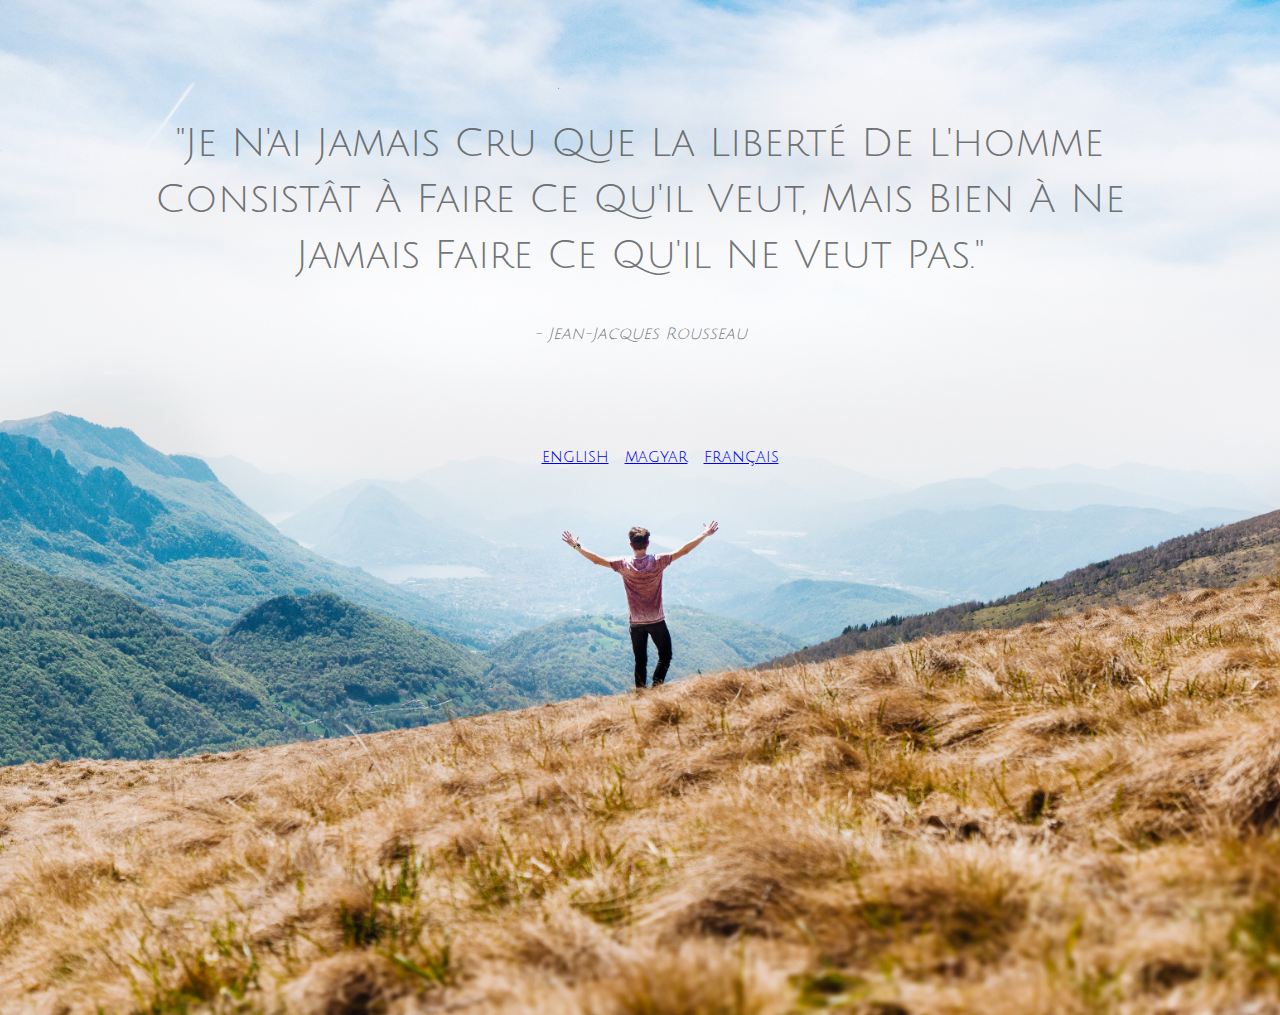
==== index-fr.html @ b9d20aa2 "oldal három nyelven előkészítve" ====
<!DOCTYPE html>
<html lang="en">
<head>
  <meta charset="utf-8">
  <title>Liberté</title>
  <meta name="viewport" content="width=device-width, initial-scale=1">
  <link rel="shortcut icon" type="image/jpg" href="assets/favicon-fra.ico"/>
  <link rel="stylesheet" type="text/css" href="main.css">
  <link rel="preconnect" href="https://fonts.gstatic.com">
  <link href="https://fonts.googleapis.com/css2?family=Julius+Sans+One&display=swap" rel="stylesheet">
</head>
<body>
  <div class="tarolo">
    <p class="idezet">"Je n'ai jamais cru que la liberté de l'homme consistât à faire ce qu'il veut, mais bien à ne jamais faire ce qu'il ne veut pas."</p>
    <p class="mondta">- Jean-Jacques Rousseau</p>
    <section class="nyelv">
      <ul>
        <li><a href="index.html" title="english">english</a></li>
        <li><a href="index-hu.html" title="magyar">magyar</a></li>
        <li><a href="index-fr.html" title="français">français</a></li>
      </ul>
    </section>
  </div>
</body>
</html>
---- main.css ----
/* belső és külső margó, betűtípus beállítása */
html, body {
  margin: 0;
  padding: 0;
  font-family: 'Julius Sans One', sans-serif;
}
/* háttér magasság beállítása a mindenkori ablakmérethez, teljes szélesség, háttér nem ismétlődik és középre igazítva*/
body {
  height: 100vh;
  width: 100%;
  background: url('assets/freedom.jpg') no-repeat center;
  background-size: cover;
  line-height: 1.4;
  display: block;
}

/* bal és jobb belső margó és külső argó szélesség beállítása, betűszín és szövegigazítás */
.tarolo {
  padding-left: 10%;
  padding-right: 10%;
  margin-top: 9%;
  color: rgba(58, 59, 59, 0.712);
  text-align: center;
}

/* betűméret, stílus átalakítása */
.idezet {
  font-size: 40px;
  text-transform: capitalize ;
}

/* betűstílus */
.mondta {
  font-style: italic;
}

ul {
  list-style-type: none;
  word-spacing: 10px;
  margin-top: 100px;
}

li {
  display: inline;
}

li:hover {
  font-size: 115%;
}
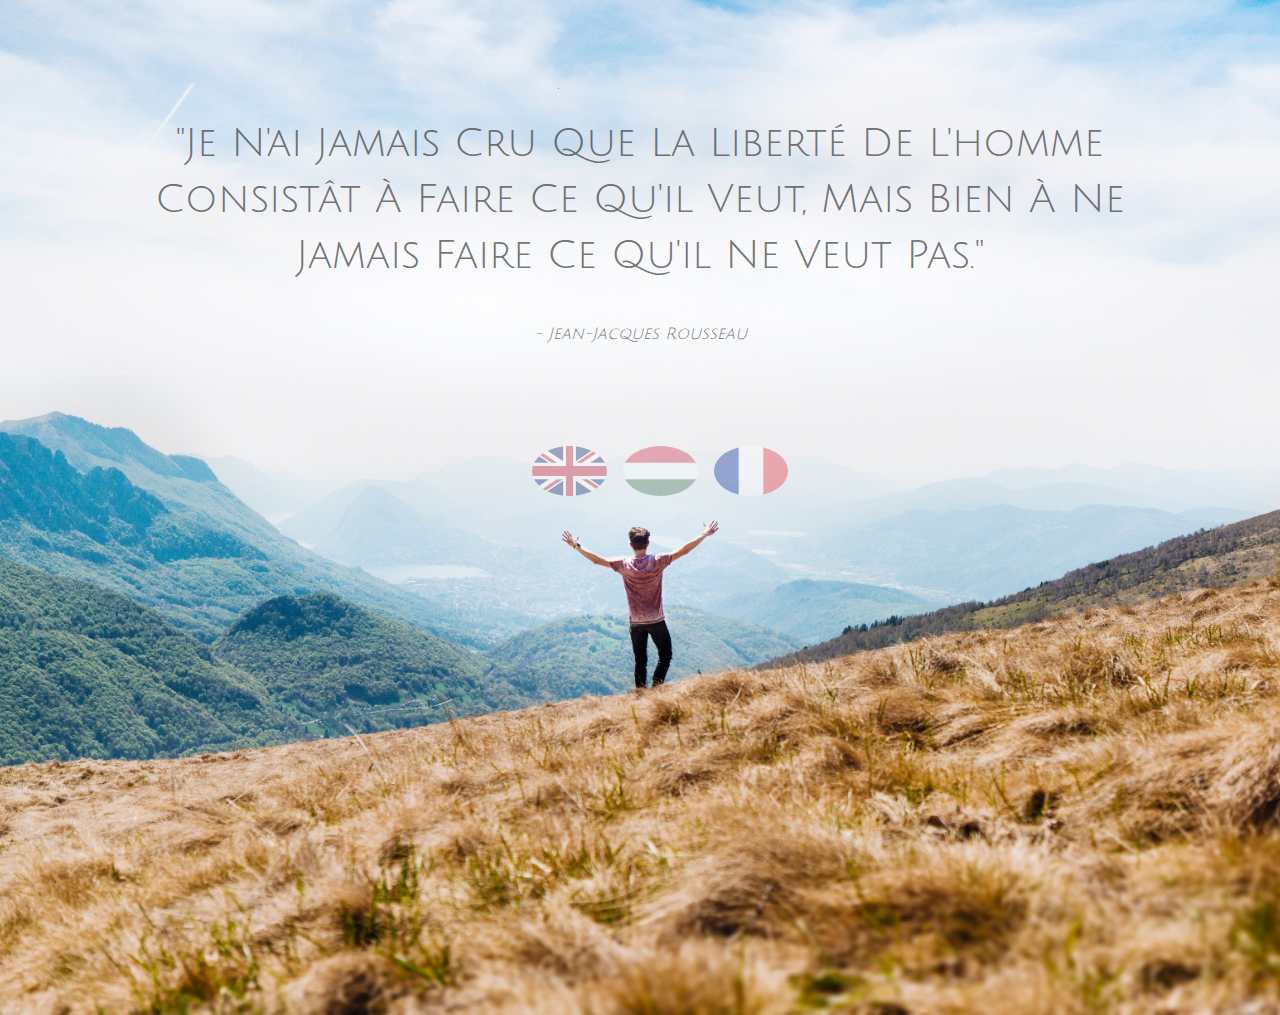
==== commit 18844591: "a nyelvválasztást zászlók könnyítik" ====
--- a/index-fr.html
+++ b/index-fr.html
@@ -15,9 +15,9 @@
     <p class="mondta">- Jean-Jacques Rousseau</p>
     <section class="nyelv">
       <ul>
-        <li><a href="index.html" title="english">english</a></li>
-        <li><a href="index-hu.html" title="magyar">magyar</a></li>
-        <li><a href="index-fr.html" title="français">français</a></li>
+        <li><a href="index.html" title="english"><img src="assets/flag-eng.png" alt="flag-eng"></a></li>
+        <li><a href="index-hu.html" title="magyar"><img src="assets/flag-hun.png" alt="flag-hun"></a></li>
+        <li><a href="index-fr.html" title="français"><img src="assets/flag-fra.png" alt="flag-fra"></a></li>
       </ul>
     </section>
   </div>
--- a/main.css
+++ b/main.css
@@ -44,6 +44,14 @@
   display: inline;
 }
 
-li:hover {
-  font-size: 115%;
+img {
+  height: 50px;
+  width: auto;
+  border-radius: 50%;
+  transition: all 0.5s ease-in-out;
+  filter: opacity(36%);
+}
+
+img:hover {
+  filter: grayscale(10%)
 }